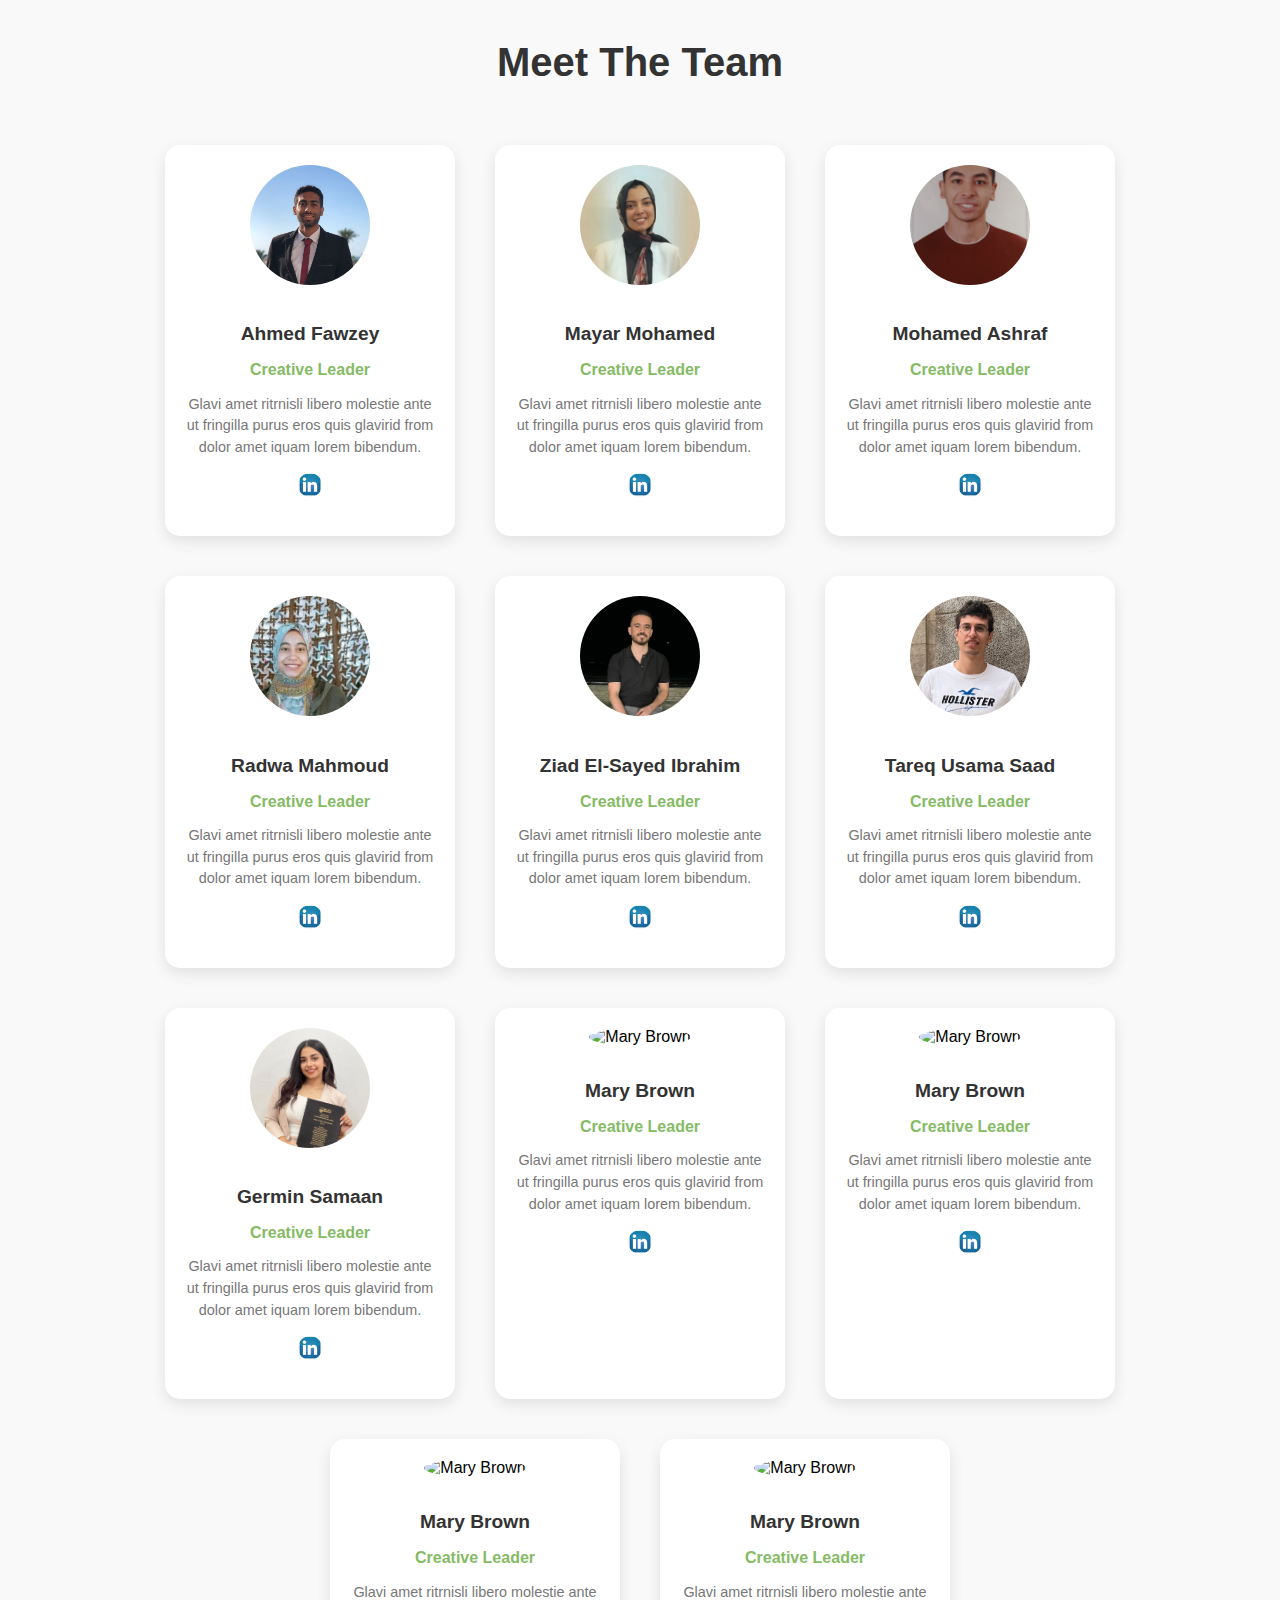
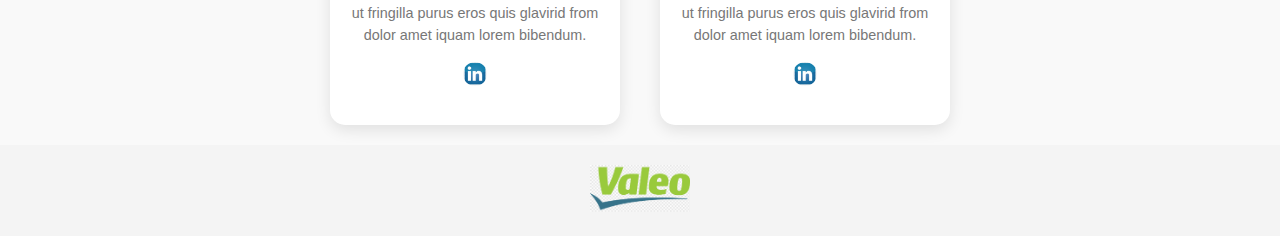
==== index.html @ 36525f15 "website" ====
<!DOCTYPE html>
<html lang="en">
<head>
    <meta charset="UTF-8">
    <meta name="viewport" content="width=device-width, initial-scale=1.0">
    <title>Meet The Team</title>
    <link rel="stylesheet" href="styles.css">
</head>
<body>
    <h1>Meet The Team</h1>
    <div class="team-container">

        <!-- Example Team Member -->
        <div class="team-member">
            <img src="Ahmed.jpg" alt="Ahmed Fawzey">
            <h3>Ahmed Fawzey</h3>
            <p class="role">Creative Leader</p>
            <p class="description">Glavi amet ritrnisli libero molestie ante ut fringilla purus eros quis glavirid from dolor amet iquam lorem bibendum.</p>
            <div class="social-links">
                <a href="https://www.linkedin.com/in/member1" target="_blank"><img src="linked.webp" alt="LinkedIn"></a>
                <!-- Add other social icons here -->
            </div>
        </div>

        <div class="team-member">
            <img src="Mayar.jpg" alt="Mayar Mohamed">
            <h3>Mayar Mohamed</h3>
            <p class="role">Creative Leader</p>
            <p class="description">Glavi amet ritrnisli libero molestie ante ut fringilla purus eros quis glavirid from dolor amet iquam lorem bibendum.</p>
            <div class="social-links">
                <a href="https://www.linkedin.com/in/mayar-mohamed-508654197" target="_blank"><img src="linked.webp" alt="LinkedIn"></a>
                <!-- Add other social icons here -->
            </div>
        </div>

        <div class="team-member">
            <img src="Mohamed Ashraf Abdelmonem Aly Hassan.jpg" alt="Mohamed Ashraf">
            <h3>Mohamed Ashraf</h3>
            <p class="role">Creative Leader</p>
            <p class="description">Glavi amet ritrnisli libero molestie ante ut fringilla purus eros quis glavirid from dolor amet iquam lorem bibendum.</p>
            <div class="social-links">
                <a href="https://www.linkedin.com/in/mohamed-a-aly" target="_blank"><img src="linked.webp" alt="LinkedIn"></a>
                <!-- Add other social icons here -->
            </div>
        </div>

        <div class="team-member">
            <img src="Radwa.jpg" alt="Radwa Mahmoud">
            <h3>Radwa Mahmoud</h3>
            <p class="role">Creative Leader</p>
            <p class="description">Glavi amet ritrnisli libero molestie ante ut fringilla purus eros quis glavirid from dolor amet iquam lorem bibendum.</p>
            <div class="social-links">
                <a href="https://www.linkedin.com/in/radwa-mahmoud-5a81211a7" target="_blank"><img src="linked.webp" alt="LinkedIn"></a>
                <!-- Add other social icons here -->
            </div>
        </div>

        <div class="team-member">
            <img src="Ziad.jpg" alt="Ziad El-Sayed Ibrahim">
            <h3>Ziad El-Sayed Ibrahim</h3>
            <p class="role">Creative Leader</p>
            <p class="description">Glavi amet ritrnisli libero molestie ante ut fringilla purus eros quis glavirid from dolor amet iquam lorem bibendum.</p>
            <div class="social-links">
                <a href="https://www.linkedin.com/in/ziad-el-sayed-9003aa283" target="_blank"><img src="linked.webp" alt="LinkedIn"></a>
                <!-- Add other social icons here -->
            </div>
        </div>

        <div class="team-member">
            <img src="Tareq_Usama.jpg" alt="Tareq Usama Saad">
            <h3>Tareq Usama Saad</h3>
            <p class="role">Creative Leader</p>
            <p class="description">Glavi amet ritrnisli libero molestie ante ut fringilla purus eros quis glavirid from dolor amet iquam lorem bibendum.</p>
            <div class="social-links">
                <a href="https://www.linkedin.com/in/tareq-usama-126444218" target="_blank"><img src="linked.webp" alt="LinkedIn"></a>
                <!-- Add other social icons here -->
            </div>
        </div>

        <div class="team-member">
            <img src="Germin_samaan.jpg" alt="Germin Samaan">
            <h3>Germin Samaan</h3>
            <p class="role">Creative Leader</p>
            <p class="description">Glavi amet ritrnisli libero molestie ante ut fringilla purus eros quis glavirid from dolor amet iquam lorem bibendum.</p>
            <div class="social-links">
                <a href="https://www.linkedin.com/in/member1" target="_blank"><img src="linked.webp" alt="LinkedIn"></a>
                <!-- Add other social icons here -->
            </div>
        </div>

        <div class="team-member">
            <img src="path/to/photo1.jpg" alt="Mary Brown">
            <h3>Mary Brown</h3>
            <p class="role">Creative Leader</p>
            <p class="description">Glavi amet ritrnisli libero molestie ante ut fringilla purus eros quis glavirid from dolor amet iquam lorem bibendum.</p>
            <div class="social-links">
                <a href="https://www.linkedin.com/in/member1" target="_blank"><img src="linked.webp" alt="LinkedIn"></a>
                <!-- Add other social icons here -->
            </div>
        </div>


        <div class="team-member">
            <img src="path/to/photo1.jpg" alt="Mary Brown">
            <h3>Mary Brown</h3>
            <p class="role">Creative Leader</p>
            <p class="description">Glavi amet ritrnisli libero molestie ante ut fringilla purus eros quis glavirid from dolor amet iquam lorem bibendum.</p>
            <div class="social-links">
                <a href="https://www.linkedin.com/in/member1" target="_blank"><img src="linked.webp" alt="LinkedIn"></a>
                <!-- Add other social icons here -->
            </div>
        </div>


        <div class="team-member">
            <img src="path/to/photo1.jpg" alt="Mary Brown">
            <h3>Mary Brown</h3>
            <p class="role">Creative Leader</p>
            <p class="description">Glavi amet ritrnisli libero molestie ante ut fringilla purus eros quis glavirid from dolor amet iquam lorem bibendum.</p>
            <div class="social-links">
                <a href="https://www.linkedin.com/in/member1" target="_blank"><img src="linked.webp" alt="LinkedIn"></a>
                <!-- Add other social icons here -->
            </div>
        </div>

        <div class="team-member">
            <img src="path/to/photo1.jpg" alt="Mary Brown">
            <h3>Mary Brown</h3>
            <p class="role">Creative Leader</p>
            <p class="description">Glavi amet ritrnisli libero molestie ante ut fringilla purus eros quis glavirid from dolor amet iquam lorem bibendum.</p>
            <div class="social-links">
                <a href="https://www.linkedin.com/in/member1" target="_blank"><img src="linked.webp" alt="LinkedIn"></a>
                <!-- Add other social icons here -->
            </div>
        </div>



    </div>

            <!-- Footer Section -->
            <footer>
                <img src="valeo.png" alt="Logo">
            </footer>
        
</body>
</html>
---- styles.css ----
body {
    font-family: 'Arial', sans-serif;
    background-color: #f9f9f9;
    margin: 0;
    padding: 0;
}

h1 {
    text-align: center;
    margin: 40px 0;
    font-size: 2.5em;
    color: #333;
}

.team-container {
    display: flex;
    flex-wrap: wrap;
    justify-content: center;
    gap: 40px;
    margin: 0 auto;
    max-width: 1200px;
    padding: 20px;
}

.team-member {
    background-color: #fff;
    border-radius: 15px;
    box-shadow: 0 5px 15px rgba(0, 0, 0, 0.1);
    padding: 20px;
    text-align: center;
    width: 250px;
}

.team-member img {
    border-radius: 50%;
    width: 120px;
    height: 120px;
    object-fit: cover;
    margin-bottom: 15px;
}

.team-member h3 {
    margin-bottom: 5px;
    font-size: 1.2em;
    color: #333;
}

.team-member .role {
    color: #85bb65;
    font-size: 1em;
    font-weight: bold;
    margin-bottom: 10px;
}

.team-member .description {
    font-size: 0.9em;
    color: #777;
    margin-bottom: 15px;
    line-height: 1.5;
}

.social-links {
    display: flex;
    justify-content: center;
    gap: 10px;
}

.social-links a img {
    width: 24px;
    height: 24px;
}




footer {
    width: 100%;
    background-color: #f4f4f4;
    padding: 20px 0;
    text-align: center;
    /* position: absolute; */
    bottom: 0;
    left: 0;
}

footer img {
    width: 100px; /* Adjust the size as needed */
    height: auto;
}
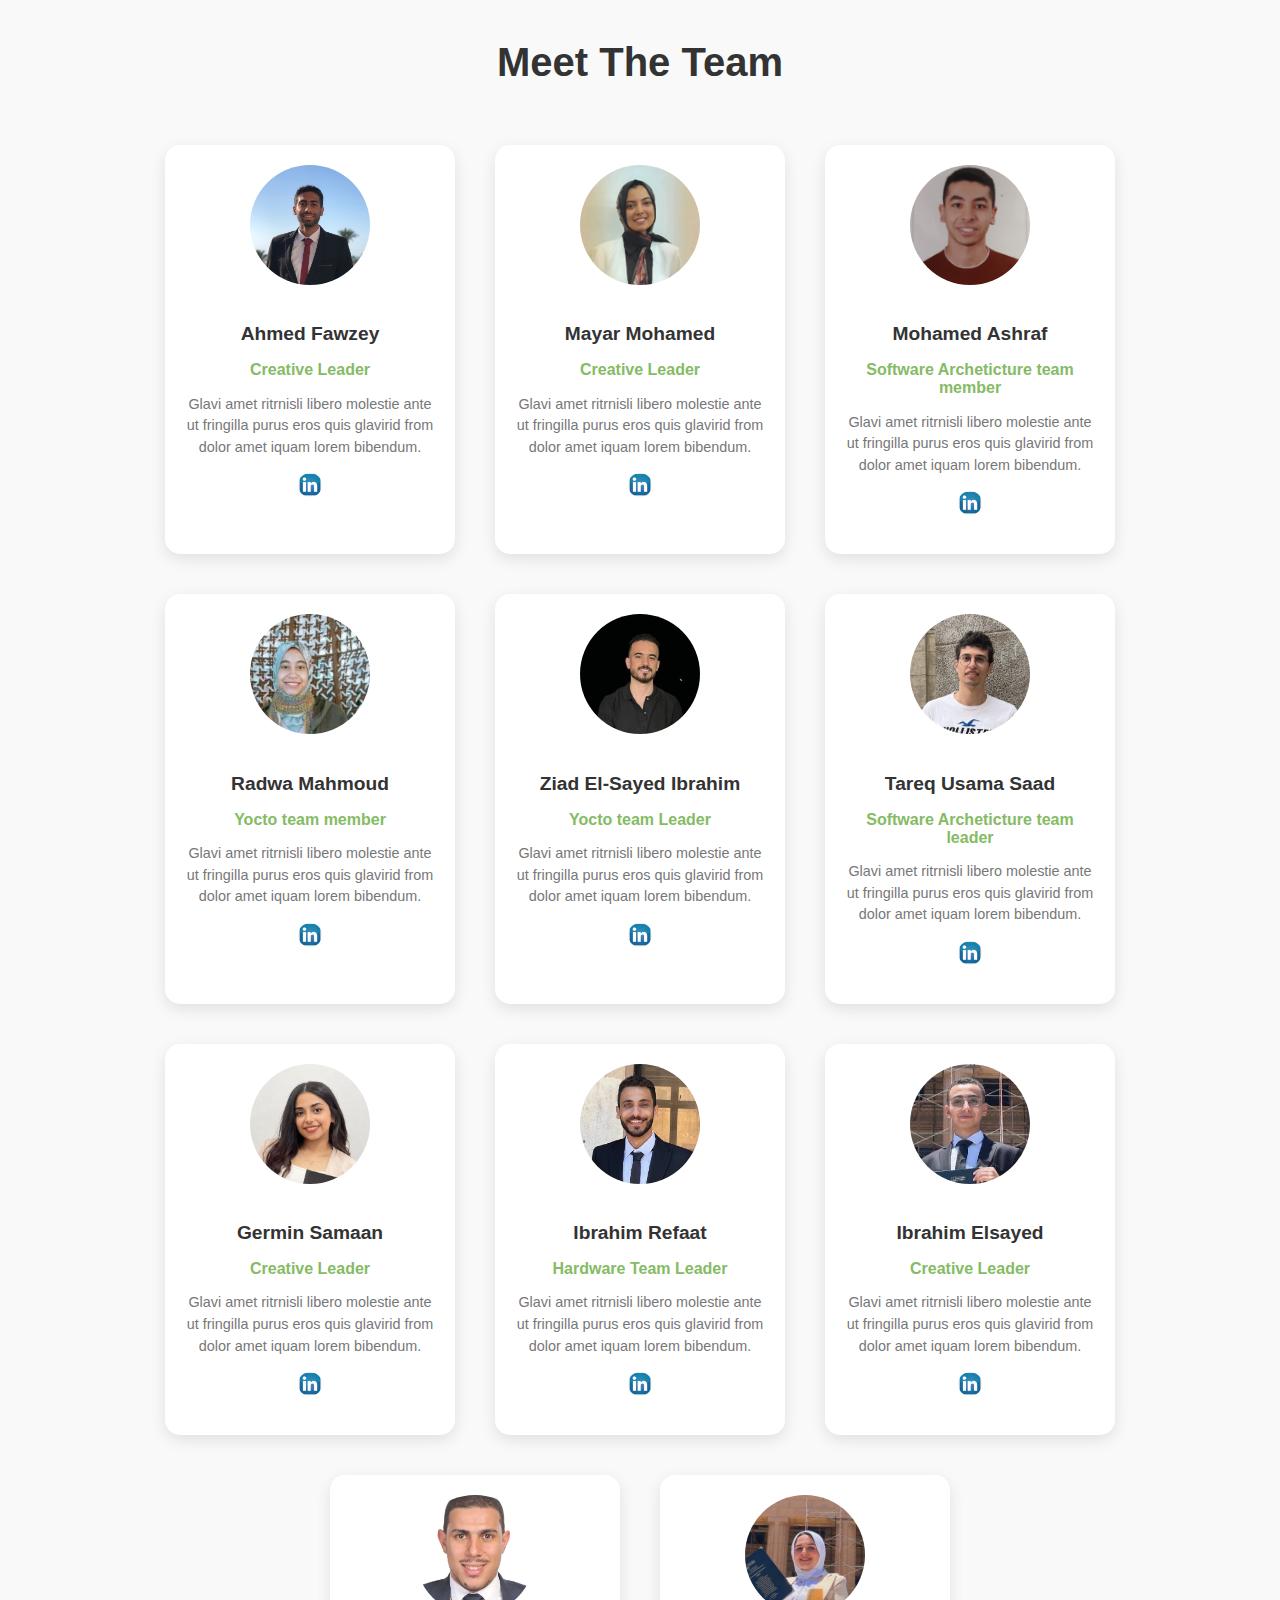
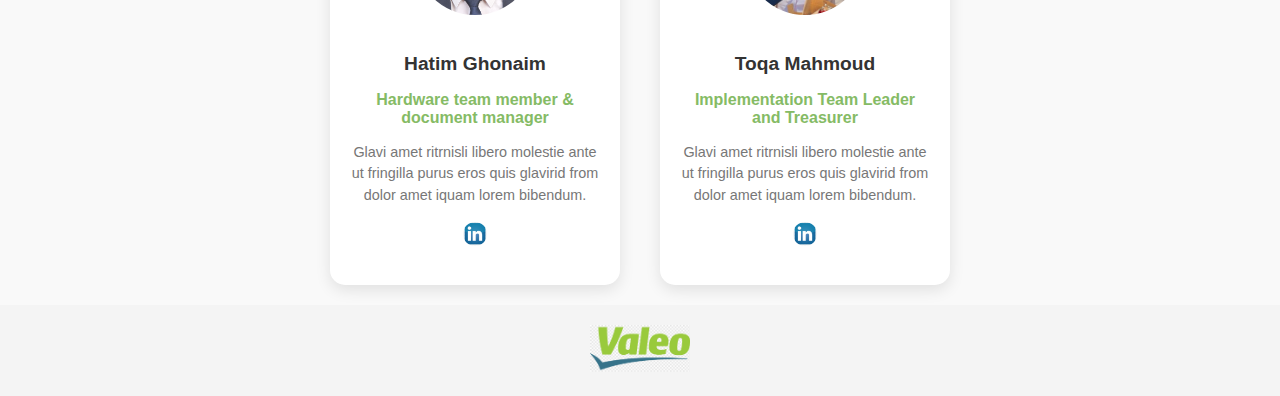
==== commit 3514dbf1: "all photos added" ====
--- a/index.html
+++ b/index.html
@@ -36,7 +36,7 @@
         <div class="team-member">
             <img src="Mohamed Ashraf Abdelmonem Aly Hassan.jpg" alt="Mohamed Ashraf">
             <h3>Mohamed Ashraf</h3>
-            <p class="role">Creative Leader</p>
+            <p class="role">Software Archeticture team member</p>
             <p class="description">Glavi amet ritrnisli libero molestie ante ut fringilla purus eros quis glavirid from dolor amet iquam lorem bibendum.</p>
             <div class="social-links">
                 <a href="https://www.linkedin.com/in/mohamed-a-aly" target="_blank"><img src="linked.webp" alt="LinkedIn"></a>
@@ -47,7 +47,7 @@
         <div class="team-member">
             <img src="Radwa.jpg" alt="Radwa Mahmoud">
             <h3>Radwa Mahmoud</h3>
-            <p class="role">Creative Leader</p>
+            <p class="role">Yocto team member</p>
             <p class="description">Glavi amet ritrnisli libero molestie ante ut fringilla purus eros quis glavirid from dolor amet iquam lorem bibendum.</p>
             <div class="social-links">
                 <a href="https://www.linkedin.com/in/radwa-mahmoud-5a81211a7" target="_blank"><img src="linked.webp" alt="LinkedIn"></a>
@@ -58,7 +58,7 @@
         <div class="team-member">
             <img src="Ziad.jpg" alt="Ziad El-Sayed Ibrahim">
             <h3>Ziad El-Sayed Ibrahim</h3>
-            <p class="role">Creative Leader</p>
+            <p class="role">Yocto team Leader</p>
             <p class="description">Glavi amet ritrnisli libero molestie ante ut fringilla purus eros quis glavirid from dolor amet iquam lorem bibendum.</p>
             <div class="social-links">
                 <a href="https://www.linkedin.com/in/ziad-el-sayed-9003aa283" target="_blank"><img src="linked.webp" alt="LinkedIn"></a>
@@ -69,7 +69,7 @@
         <div class="team-member">
             <img src="Tareq_Usama.jpg" alt="Tareq Usama Saad">
             <h3>Tareq Usama Saad</h3>
-            <p class="role">Creative Leader</p>
+            <p class="role">Software Archeticture team leader</p>
             <p class="description">Glavi amet ritrnisli libero molestie ante ut fringilla purus eros quis glavirid from dolor amet iquam lorem bibendum.</p>
             <div class="social-links">
                 <a href="https://www.linkedin.com/in/tareq-usama-126444218" target="_blank"><img src="linked.webp" alt="LinkedIn"></a>
@@ -89,44 +89,45 @@
         </div>
 
         <div class="team-member">
-            <img src="path/to/photo1.jpg" alt="Mary Brown">
-            <h3>Mary Brown</h3>
-            <p class="role">Creative Leader</p>
+            <img src="Refaat.jpg" alt="Ibrahim Refaat">
+            <h3>Ibrahim Refaat</h3>
+            <p class="role">Hardware Team Leader
+            </p>
             <p class="description">Glavi amet ritrnisli libero molestie ante ut fringilla purus eros quis glavirid from dolor amet iquam lorem bibendum.</p>
             <div class="social-links">
-                <a href="https://www.linkedin.com/in/member1" target="_blank"><img src="linked.webp" alt="LinkedIn"></a>
+                <a href="https://www.linkedin.com/in/ibrahim-refaat-89ba51246" target="_blank"><img src="linked.webp" alt="LinkedIn"></a>
                 <!-- Add other social icons here -->
             </div>
         </div>
 
 
         <div class="team-member">
-            <img src="path/to/photo1.jpg" alt="Mary Brown">
-            <h3>Mary Brown</h3>
+            <img src="ibrahim.jpg" alt="Ibrahim Elsayed">
+            <h3>Ibrahim Elsayed</h3>
             <p class="role">Creative Leader</p>
             <p class="description">Glavi amet ritrnisli libero molestie ante ut fringilla purus eros quis glavirid from dolor amet iquam lorem bibendum.</p>
             <div class="social-links">
-                <a href="https://www.linkedin.com/in/member1" target="_blank"><img src="linked.webp" alt="LinkedIn"></a>
+                <a href="https://www.linkedin.com/in/ibrahim-elsayed27" target="_blank"><img src="linked.webp" alt="LinkedIn"></a>
                 <!-- Add other social icons here -->
             </div>
         </div>
 
 
         <div class="team-member">
-            <img src="path/to/photo1.jpg" alt="Mary Brown">
-            <h3>Mary Brown</h3>
-            <p class="role">Creative Leader</p>
+            <img src="Hatim.jpg" alt="Hatim Ghonaim">
+            <h3>Hatim Ghonaim</h3>
+            <p class="role">Hardware team member & document manager</p>
             <p class="description">Glavi amet ritrnisli libero molestie ante ut fringilla purus eros quis glavirid from dolor amet iquam lorem bibendum.</p>
             <div class="social-links">
-                <a href="https://www.linkedin.com/in/member1" target="_blank"><img src="linked.webp" alt="LinkedIn"></a>
+                <a href="https://www.linkedin.com/in/hatim-ghonaim" target="_blank"><img src="linked.webp" alt="LinkedIn"></a>
                 <!-- Add other social icons here -->
             </div>
         </div>
 
         <div class="team-member">
-            <img src="path/to/photo1.jpg" alt="Mary Brown">
-            <h3>Mary Brown</h3>
-            <p class="role">Creative Leader</p>
+            <img src="Toqa.jpg" alt="Toqa Mahmoud">
+            <h3>Toqa Mahmoud</h3>
+            <p class="role">Implementation Team Leader and Treasurer</p>
             <p class="description">Glavi amet ritrnisli libero molestie ante ut fringilla purus eros quis glavirid from dolor amet iquam lorem bibendum.</p>
             <div class="social-links">
                 <a href="https://www.linkedin.com/in/member1" target="_blank"><img src="linked.webp" alt="LinkedIn"></a>
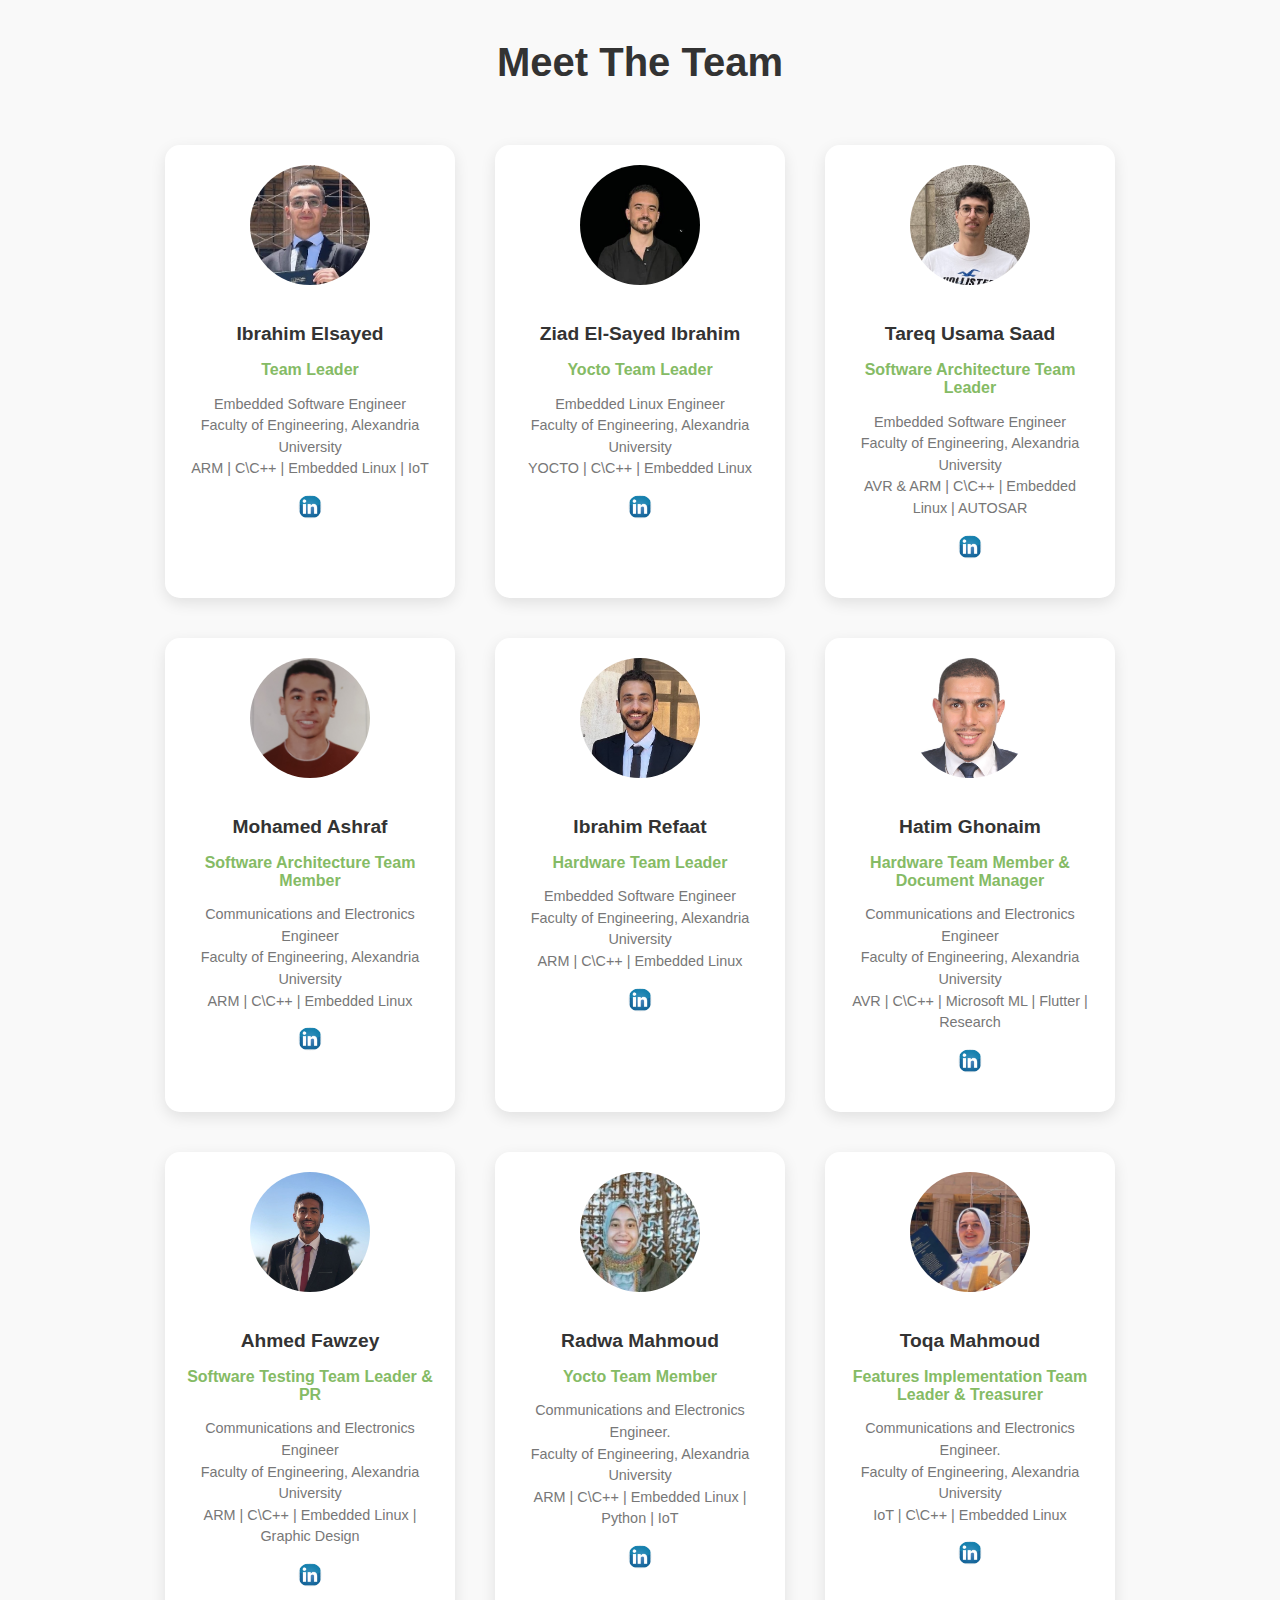
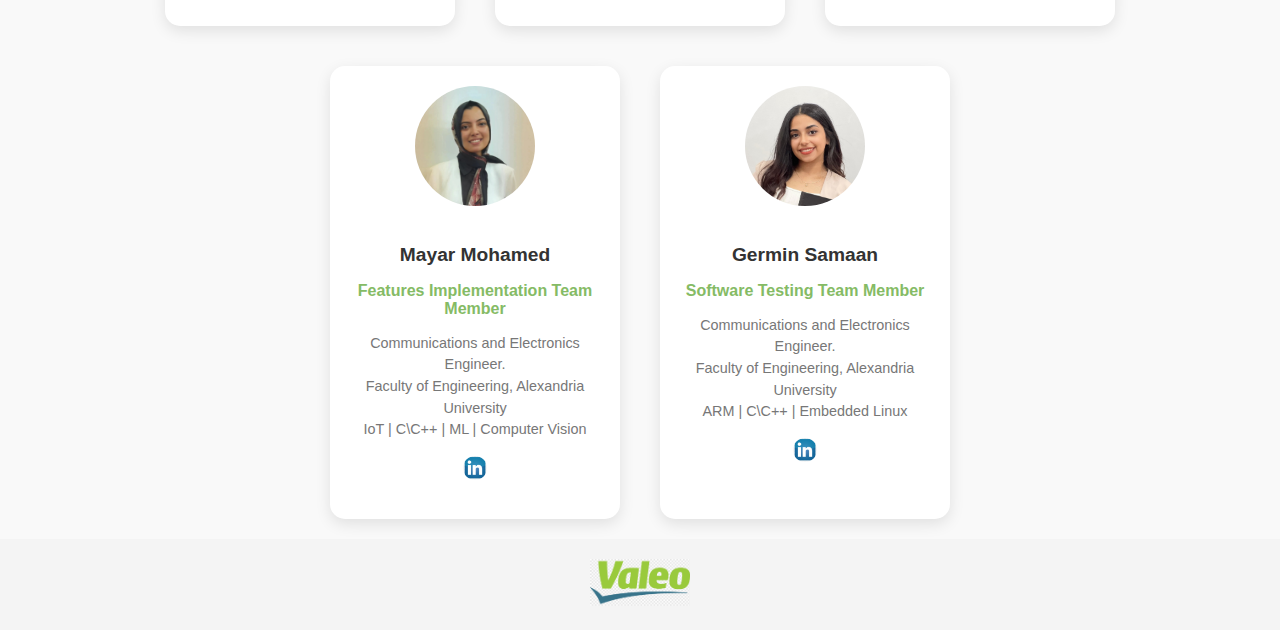
==== commit b6640b2f: "description" ====
--- a/index.html
+++ b/index.html
@@ -12,12 +12,113 @@
 
         <!-- Example Team Member -->
         <div class="team-member">
+            <img src="ibrahim.jpg" alt="Ibrahim Elsayed">
+            <h3>Ibrahim Elsayed</h3>
+            <p class="role">Team Leader</p>
+            <p class="description">Embedded Software Engineer<br>Faculty of Engineering, Alexandria University<br>ARM | C\C++ | Embedded Linux | IoT</p>
+            <div class="social-links">
+                <a href="https://www.linkedin.com/in/ibrahim-elsayed27" target="_blank"><img src="linked.webp"
+                        alt="LinkedIn"></a>
+                <!-- Add other social icons here -->
+            </div>
+        </div>
+
+        <div class="team-member">
+            <img src="Ziad.jpg" alt="Ziad El-Sayed Ibrahim">
+            <h3>Ziad El-Sayed Ibrahim</h3>
+            <p class="role">Yocto Team Leader</p>
+            <p class="description">Embedded Linux Engineer<br>Faculty of Engineering, Alexandria University<br>YOCTO | C\C++ |
+                Embedded Linux</p>
+            <div class="social-links">
+                <a href="https://www.linkedin.com/in/ziad-el-sayed-9003aa283" target="_blank"><img src="linked.webp"
+                        alt="LinkedIn"></a>
+                <!-- Add other social icons here -->
+            </div>
+        </div>
+
+
+        <div class="team-member">
+            <img src="Tareq_Usama.jpg" alt="Tareq Usama Saad">
+            <h3>Tareq Usama Saad</h3>
+            <p class="role">Software Architecture Team Leader</p>
+            <p class="description">Embedded Software Engineer<br>Faculty of Engineering, Alexandria University<br>AVR & ARM |
+                C\C++ | Embedded Linux | AUTOSAR</p>
+            <div class="social-links">
+                <a href="https://www.linkedin.com/in/tareq-usama-126444218" target="_blank"><img src="linked.webp"
+                        alt="LinkedIn"></a>
+                <!-- Add other social icons here -->
+            </div>
+        </div>
+        <div class="team-member">
+            <img src="Mohamed Ashraf Abdelmonem Aly Hassan.jpg" alt="Mohamed Ashraf">
+            <h3>Mohamed Ashraf</h3>
+            <p class="role">Software Architecture Team Member</p>
+            <p class="description">Communications and Electronics Engineer<br>Faculty of Engineering, Alexandria
+                University<br>ARM | C\C++ | Embedded Linux</p>
+            <div class="social-links">
+                <a href="https://www.linkedin.com/in/mohamed-a-aly" target="_blank"><img src="linked.webp" alt="LinkedIn"></a>
+                <!-- Add other social icons here -->
+            </div>
+        </div>
+     
+
+        <div class="team-member">
+            <img src="Refaat.jpg" alt="Ibrahim Refaat">
+            <h3>Ibrahim Refaat</h3>
+            <p class="role">Hardware Team Leader
+            </p>
+            <p class="description">Embedded Software Engineer<br>Faculty of Engineering, Alexandria University<br>ARM | C\C++ | Embedded Linux</p>
+            <div class="social-links">
+                <a href="https://www.linkedin.com/in/ibrahim-refaat-89ba51246" target="_blank"><img src="linked.webp"
+                        alt="LinkedIn"></a>
+                <!-- Add other social icons here -->
+            </div>
+        </div>
+
+        
+
+        <div class="team-member">
+            <img src="Hatim.jpg" alt="Hatim Ghonaim">
+            <h3>Hatim Ghonaim</h3>
+            <p class="role">Hardware Team Member & Document Manager</p>
+            <p class="description">Communications and Electronics Engineer<br>Faculty of Engineering, Alexandria University<br>AVR | C\C++ | Microsoft ML | Flutter | Research</p>
+            <div class="social-links">
+                <a href="https://www.linkedin.com/in/hatim-ghonaim" target="_blank"><img src="linked.webp" alt="LinkedIn"></a>
+                <!-- Add other social icons here -->
+            </div>
+        </div>
+
+        <div class="team-member">
             <img src="Ahmed.jpg" alt="Ahmed Fawzey">
             <h3>Ahmed Fawzey</h3>
-            <p class="role">Creative Leader</p>
-            <p class="description">Glavi amet ritrnisli libero molestie ante ut fringilla purus eros quis glavirid from dolor amet iquam lorem bibendum.</p>
+            <p class="role">Software Testing Team Leader & PR</p>
+            <p class="description">Communications and Electronics Engineer<br>Faculty of Engineering, Alexandria University<br>ARM | C\C++ | Embedded Linux | Graphic Design</p>
             <div class="social-links">
-                <a href="https://www.linkedin.com/in/member1" target="_blank"><img src="linked.webp" alt="LinkedIn"></a>
+                <a href="https://www.linkedin.com/in/ahmedfawzey223/" target="_blank"><img src="linked.webp" alt="LinkedIn"></a>
+                <!-- Add other social icons here -->
+            </div>
+        </div>
+
+        <div class="team-member">
+            <img src="Radwa.jpg" alt="Radwa Mahmoud">
+            <h3>Radwa Mahmoud</h3>
+            <p class="role">Yocto Team Member</p>
+            <p class="description">Communications and Electronics Engineer. <br>Faculty of Engineering, Alexandria
+                University<br>ARM | C\C++ | Embedded Linux | Python | IoT</p>
+            <div class="social-links">
+                <a href="https://www.linkedin.com/in/radwa-mahmoud-5a81211a7" target="_blank"><img src="linked.webp"
+                        alt="LinkedIn"></a>
+                <!-- Add other social icons here -->
+            </div>
+        </div>
+        <div class="team-member">
+            <img src="Toqa.jpg" alt="Toqa Mahmoud">
+            <h3>Toqa Mahmoud</h3>
+            <p class="role">Features Implementation Team Leader & Treasurer</p>
+            <p class="description">Communications and Electronics Engineer. <br>Faculty of Engineering, Alexandria
+                University<br>IoT | C\C++ | Embedded Linux</p>
+            <div class="social-links">
+                <a href="https://www.linkedin.com/in/toqa-mahmoud-86b4a4232/" target="_blank"><img src="linked.webp" alt="LinkedIn"></a>
                 <!-- Add other social icons here -->
             </div>
         </div>
@@ -25,115 +126,30 @@
         <div class="team-member">
             <img src="Mayar.jpg" alt="Mayar Mohamed">
             <h3>Mayar Mohamed</h3>
-            <p class="role">Creative Leader</p>
-            <p class="description">Glavi amet ritrnisli libero molestie ante ut fringilla purus eros quis glavirid from dolor amet iquam lorem bibendum.</p>
+            <p class="role">Features Implementation Team Member</p>
+            <p class="description">Communications and Electronics Engineer. <br>Faculty of Engineering, Alexandria University<br>IoT | C\C++ | ML | Computer Vision </p>
             <div class="social-links">
                 <a href="https://www.linkedin.com/in/mayar-mohamed-508654197" target="_blank"><img src="linked.webp" alt="LinkedIn"></a>
                 <!-- Add other social icons here -->
             </div>
         </div>
 
+        
+
         <div class="team-member">
-            <img src="Mohamed Ashraf Abdelmonem Aly Hassan.jpg" alt="Mohamed Ashraf">
-            <h3>Mohamed Ashraf</h3>
-            <p class="role">Software Archeticture team member</p>
-            <p class="description">Glavi amet ritrnisli libero molestie ante ut fringilla purus eros quis glavirid from dolor amet iquam lorem bibendum.</p>
+            <img src="Germin_samaan.jpg" alt="Germin Samaan">
+            <h3>Germin Samaan</h3>
+            <p class="role">Software Testing Team Member</p>
+            <p class="description">Communications and Electronics Engineer. <br>Faculty of Engineering, Alexandria University<br>ARM | C\C++ | Embedded Linux</p>
             <div class="social-links">
-                <a href="https://www.linkedin.com/in/mohamed-a-aly" target="_blank"><img src="linked.webp" alt="LinkedIn"></a>
+                <a href="https://www.linkedin.com/in/germin-samaan-2258b0285/" target="_blank"><img src="linked.webp" alt="LinkedIn"></a>
                 <!-- Add other social icons here -->
             </div>
         </div>
 
-        <div class="team-member">
-            <img src="Radwa.jpg" alt="Radwa Mahmoud">
-            <h3>Radwa Mahmoud</h3>
-            <p class="role">Yocto team member</p>
-            <p class="description">Glavi amet ritrnisli libero molestie ante ut fringilla purus eros quis glavirid from dolor amet iquam lorem bibendum.</p>
-            <div class="social-links">
-                <a href="https://www.linkedin.com/in/radwa-mahmoud-5a81211a7" target="_blank"><img src="linked.webp" alt="LinkedIn"></a>
-                <!-- Add other social icons here -->
-            </div>
-        </div>
+        
 
-        <div class="team-member">
-            <img src="Ziad.jpg" alt="Ziad El-Sayed Ibrahim">
-            <h3>Ziad El-Sayed Ibrahim</h3>
-            <p class="role">Yocto team Leader</p>
-            <p class="description">Glavi amet ritrnisli libero molestie ante ut fringilla purus eros quis glavirid from dolor amet iquam lorem bibendum.</p>
-            <div class="social-links">
-                <a href="https://www.linkedin.com/in/ziad-el-sayed-9003aa283" target="_blank"><img src="linked.webp" alt="LinkedIn"></a>
-                <!-- Add other social icons here -->
-            </div>
-        </div>
-
-        <div class="team-member">
-            <img src="Tareq_Usama.jpg" alt="Tareq Usama Saad">
-            <h3>Tareq Usama Saad</h3>
-            <p class="role">Software Archeticture team leader</p>
-            <p class="description">Glavi amet ritrnisli libero molestie ante ut fringilla purus eros quis glavirid from dolor amet iquam lorem bibendum.</p>
-            <div class="social-links">
-                <a href="https://www.linkedin.com/in/tareq-usama-126444218" target="_blank"><img src="linked.webp" alt="LinkedIn"></a>
-                <!-- Add other social icons here -->
-            </div>
-        </div>
-
-        <div class="team-member">
-            <img src="Germin_samaan.jpg" alt="Germin Samaan">
-            <h3>Germin Samaan</h3>
-            <p class="role">Creative Leader</p>
-            <p class="description">Glavi amet ritrnisli libero molestie ante ut fringilla purus eros quis glavirid from dolor amet iquam lorem bibendum.</p>
-            <div class="social-links">
-                <a href="https://www.linkedin.com/in/member1" target="_blank"><img src="linked.webp" alt="LinkedIn"></a>
-                <!-- Add other social icons here -->
-            </div>
-        </div>
-
-        <div class="team-member">
-            <img src="Refaat.jpg" alt="Ibrahim Refaat">
-            <h3>Ibrahim Refaat</h3>
-            <p class="role">Hardware Team Leader
-            </p>
-            <p class="description">Glavi amet ritrnisli libero molestie ante ut fringilla purus eros quis glavirid from dolor amet iquam lorem bibendum.</p>
-            <div class="social-links">
-                <a href="https://www.linkedin.com/in/ibrahim-refaat-89ba51246" target="_blank"><img src="linked.webp" alt="LinkedIn"></a>
-                <!-- Add other social icons here -->
-            </div>
-        </div>
-
-
-        <div class="team-member">
-            <img src="ibrahim.jpg" alt="Ibrahim Elsayed">
-            <h3>Ibrahim Elsayed</h3>
-            <p class="role">Creative Leader</p>
-            <p class="description">Glavi amet ritrnisli libero molestie ante ut fringilla purus eros quis glavirid from dolor amet iquam lorem bibendum.</p>
-            <div class="social-links">
-                <a href="https://www.linkedin.com/in/ibrahim-elsayed27" target="_blank"><img src="linked.webp" alt="LinkedIn"></a>
-                <!-- Add other social icons here -->
-            </div>
-        </div>
-
-
-        <div class="team-member">
-            <img src="Hatim.jpg" alt="Hatim Ghonaim">
-            <h3>Hatim Ghonaim</h3>
-            <p class="role">Hardware team member & document manager</p>
-            <p class="description">Glavi amet ritrnisli libero molestie ante ut fringilla purus eros quis glavirid from dolor amet iquam lorem bibendum.</p>
-            <div class="social-links">
-                <a href="https://www.linkedin.com/in/hatim-ghonaim" target="_blank"><img src="linked.webp" alt="LinkedIn"></a>
-                <!-- Add other social icons here -->
-            </div>
-        </div>
-
-        <div class="team-member">
-            <img src="Toqa.jpg" alt="Toqa Mahmoud">
-            <h3>Toqa Mahmoud</h3>
-            <p class="role">Implementation Team Leader and Treasurer</p>
-            <p class="description">Glavi amet ritrnisli libero molestie ante ut fringilla purus eros quis glavirid from dolor amet iquam lorem bibendum.</p>
-            <div class="social-links">
-                <a href="https://www.linkedin.com/in/member1" target="_blank"><img src="linked.webp" alt="LinkedIn"></a>
-                <!-- Add other social icons here -->
-            </div>
-        </div>
+        
 
 
 
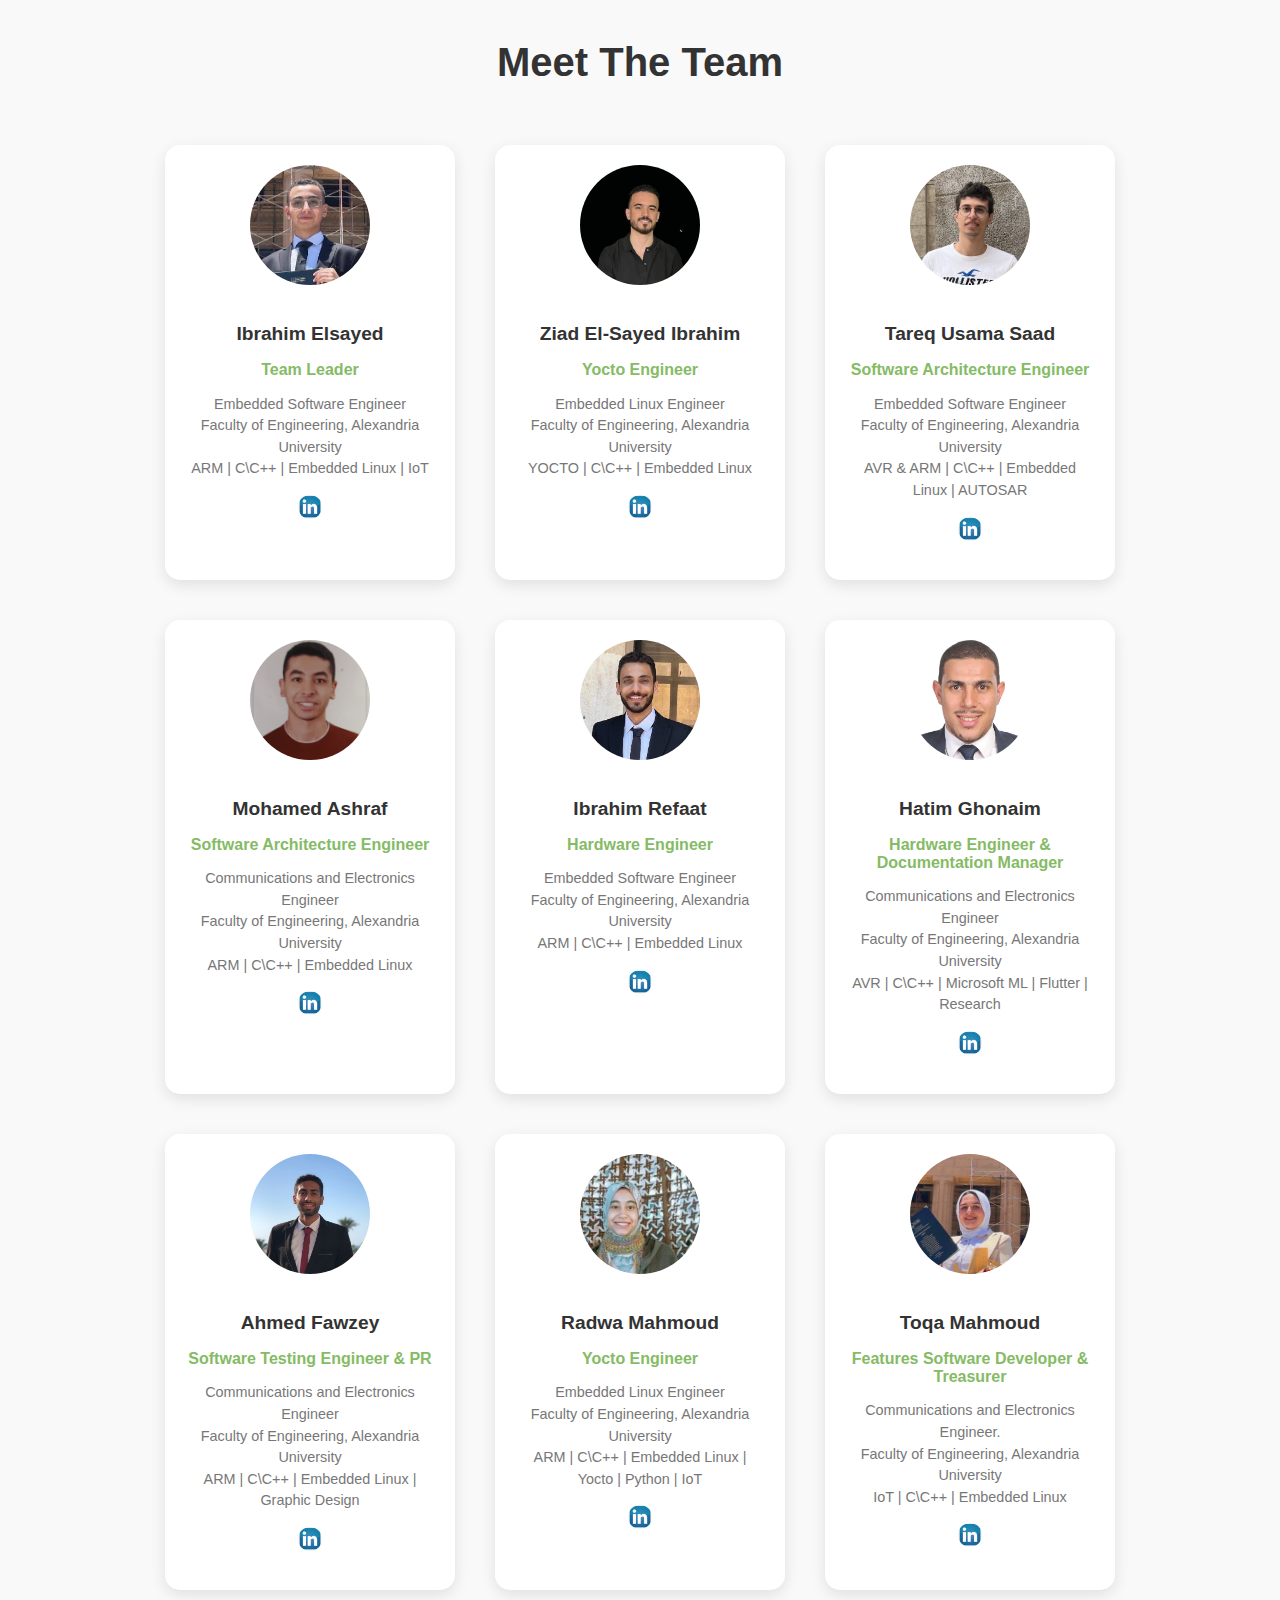
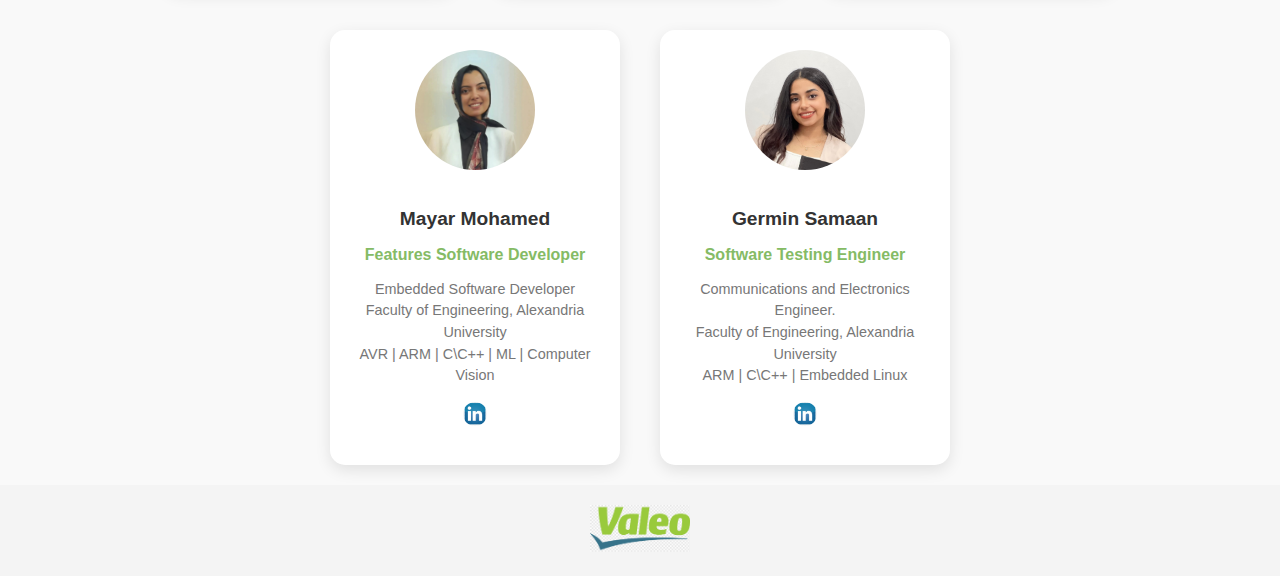
==== commit 445779e9: "Update index.html" ====
--- a/index.html
+++ b/index.html
@@ -26,7 +26,7 @@
         <div class="team-member">
             <img src="Ziad.jpg" alt="Ziad El-Sayed Ibrahim">
             <h3>Ziad El-Sayed Ibrahim</h3>
-            <p class="role">Yocto Team Leader</p>
+            <p class="role">Yocto Engineer</p>
             <p class="description">Embedded Linux Engineer<br>Faculty of Engineering, Alexandria University<br>YOCTO | C\C++ |
                 Embedded Linux</p>
             <div class="social-links">
@@ -40,7 +40,7 @@
         <div class="team-member">
             <img src="Tareq_Usama.jpg" alt="Tareq Usama Saad">
             <h3>Tareq Usama Saad</h3>
-            <p class="role">Software Architecture Team Leader</p>
+            <p class="role">Software Architecture Engineer</p>
             <p class="description">Embedded Software Engineer<br>Faculty of Engineering, Alexandria University<br>AVR & ARM |
                 C\C++ | Embedded Linux | AUTOSAR</p>
             <div class="social-links">
@@ -52,7 +52,7 @@
         <div class="team-member">
             <img src="Mohamed Ashraf Abdelmonem Aly Hassan.jpg" alt="Mohamed Ashraf">
             <h3>Mohamed Ashraf</h3>
-            <p class="role">Software Architecture Team Member</p>
+            <p class="role">Software Architecture Engineer</p>
             <p class="description">Communications and Electronics Engineer<br>Faculty of Engineering, Alexandria
                 University<br>ARM | C\C++ | Embedded Linux</p>
             <div class="social-links">
@@ -65,7 +65,7 @@
         <div class="team-member">
             <img src="Refaat.jpg" alt="Ibrahim Refaat">
             <h3>Ibrahim Refaat</h3>
-            <p class="role">Hardware Team Leader
+            <p class="role">Hardware Engineer
             </p>
             <p class="description">Embedded Software Engineer<br>Faculty of Engineering, Alexandria University<br>ARM | C\C++ | Embedded Linux</p>
             <div class="social-links">
@@ -80,7 +80,7 @@
         <div class="team-member">
             <img src="Hatim.jpg" alt="Hatim Ghonaim">
             <h3>Hatim Ghonaim</h3>
-            <p class="role">Hardware Team Member & Document Manager</p>
+            <p class="role">Hardware Engineer & Documentation Manager</p>
             <p class="description">Communications and Electronics Engineer<br>Faculty of Engineering, Alexandria University<br>AVR | C\C++ | Microsoft ML | Flutter | Research</p>
             <div class="social-links">
                 <a href="https://www.linkedin.com/in/hatim-ghonaim" target="_blank"><img src="linked.webp" alt="LinkedIn"></a>
@@ -91,7 +91,7 @@
         <div class="team-member">
             <img src="Ahmed.jpg" alt="Ahmed Fawzey">
             <h3>Ahmed Fawzey</h3>
-            <p class="role">Software Testing Team Leader & PR</p>
+            <p class="role">Software Testing Engineer & PR</p>
             <p class="description">Communications and Electronics Engineer<br>Faculty of Engineering, Alexandria University<br>ARM | C\C++ | Embedded Linux | Graphic Design</p>
             <div class="social-links">
                 <a href="https://www.linkedin.com/in/ahmedfawzey223/" target="_blank"><img src="linked.webp" alt="LinkedIn"></a>
@@ -102,9 +102,9 @@
         <div class="team-member">
             <img src="Radwa.jpg" alt="Radwa Mahmoud">
             <h3>Radwa Mahmoud</h3>
-            <p class="role">Yocto Team Member</p>
-            <p class="description">Communications and Electronics Engineer. <br>Faculty of Engineering, Alexandria
-                University<br>ARM | C\C++ | Embedded Linux | Python | IoT</p>
+            <p class="role">Yocto Engineer</p>
+            <p class="description">Embedded Linux Engineer <br>Faculty of Engineering, Alexandria
+                University<br>ARM | C\C++ | Embedded Linux | Yocto | Python | IoT</p>
             <div class="social-links">
                 <a href="https://www.linkedin.com/in/radwa-mahmoud-5a81211a7" target="_blank"><img src="linked.webp"
                         alt="LinkedIn"></a>
@@ -114,7 +114,7 @@
         <div class="team-member">
             <img src="Toqa.jpg" alt="Toqa Mahmoud">
             <h3>Toqa Mahmoud</h3>
-            <p class="role">Features Implementation Team Leader & Treasurer</p>
+            <p class="role">Features Software Developer & Treasurer</p>
             <p class="description">Communications and Electronics Engineer. <br>Faculty of Engineering, Alexandria
                 University<br>IoT | C\C++ | Embedded Linux</p>
             <div class="social-links">
@@ -126,8 +126,8 @@
         <div class="team-member">
             <img src="Mayar.jpg" alt="Mayar Mohamed">
             <h3>Mayar Mohamed</h3>
-            <p class="role">Features Implementation Team Member</p>
-            <p class="description">Communications and Electronics Engineer. <br>Faculty of Engineering, Alexandria University<br>IoT | C\C++ | ML | Computer Vision </p>
+            <p class="role">Features Software Developer</p>
+            <p class="description">Embedded Software Developer <br>Faculty of Engineering, Alexandria University<br>AVR | ARM | C\C++ | ML | Computer Vision </p>
             <div class="social-links">
                 <a href="https://www.linkedin.com/in/mayar-mohamed-508654197" target="_blank"><img src="linked.webp" alt="LinkedIn"></a>
                 <!-- Add other social icons here -->
@@ -139,7 +139,7 @@
         <div class="team-member">
             <img src="Germin_samaan.jpg" alt="Germin Samaan">
             <h3>Germin Samaan</h3>
-            <p class="role">Software Testing Team Member</p>
+            <p class="role">Software Testing Engineer</p>
             <p class="description">Communications and Electronics Engineer. <br>Faculty of Engineering, Alexandria University<br>ARM | C\C++ | Embedded Linux</p>
             <div class="social-links">
                 <a href="https://www.linkedin.com/in/germin-samaan-2258b0285/" target="_blank"><img src="linked.webp" alt="LinkedIn"></a>
